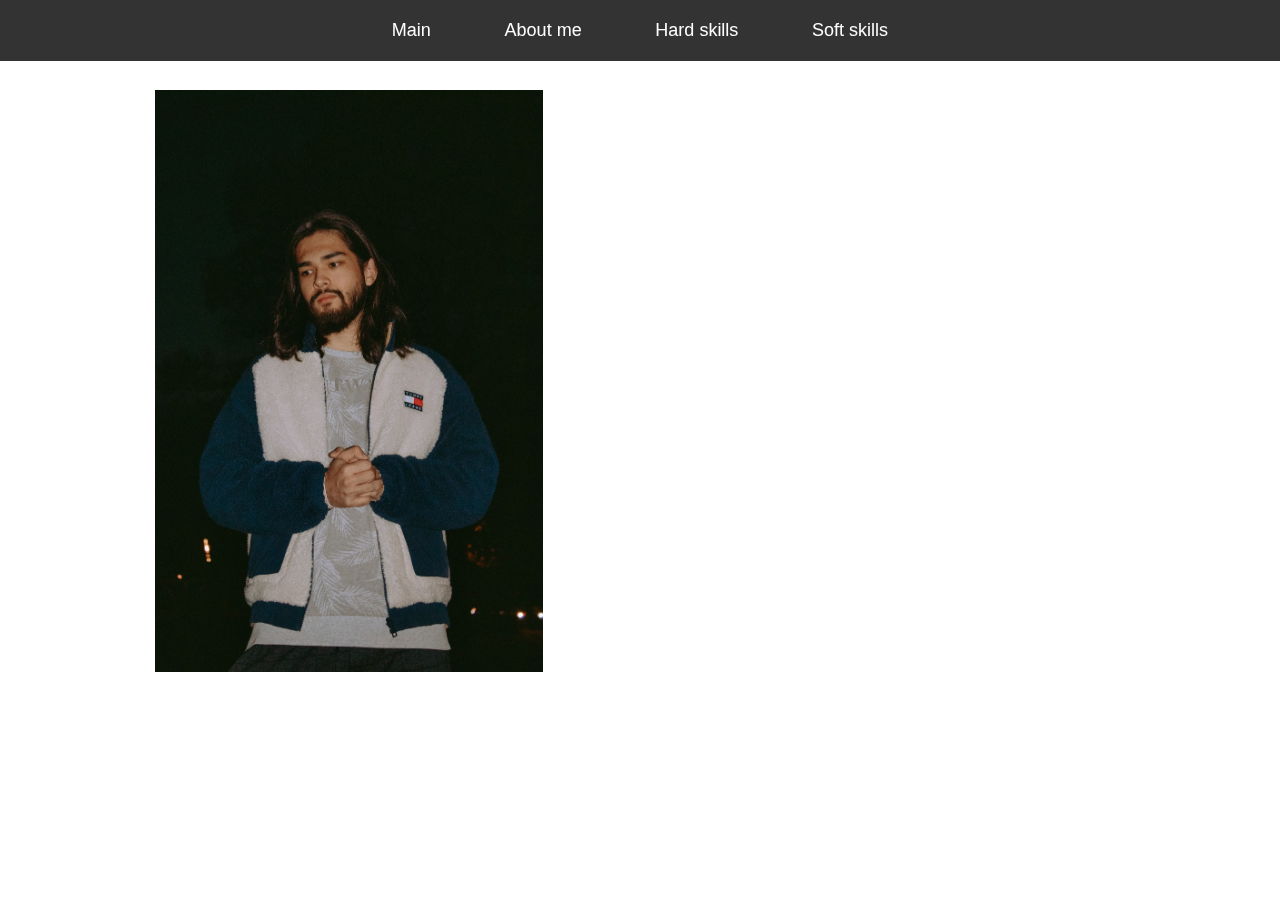
==== about_me/about_me.html @ 622d7158 "Testing" ====
<!DOCTYPE html>
<html lang="ru">
<head>
  <meta charset="UTF-8">
  <meta http-equiv="X-UA-Compatible" content="IE=edge">
  <meta name="viewport" content="width=device-width, initial-scale=1.0">
  <title>timurbabs's CV</title>
  <link rel="stylesheet" href="about_me.css">
</head>
<body>

  <video autoplay muted loop id="MainVideo">
    <source src="../Black.mp4" type="video/mp4">
  </video>

  <header class="header"> 
    <nav class="navigation">
      <ul class="navigation-list">
        <li class="navigation-list__item"><a href="../index/index.html">Main</a></li>
        <li class="navigation-list__item"><a href="about_me.html">About me</a></li>
        <li class="navigation-list__item"><a href="../hard_skills/hard_skills.html">Hard skills</a></li>
        <li class="navigation-list__item"><a href="../soft_skills/soft_skills.html">Soft skills</a></li>
      </ul>
    </nav>
  </header>

  <main class="main">
      <div class="container flex-container">
        <div class="main-content">
            <div class="main-content__image">
                <img src="../images/about_me.jpg" alt="about_me.jpg image is missing">
            </div>
                <q class="main-content__quote">Аллах-бабах</q>
                <q class="main-content__quote">H<sub>2</sub>O</q>
            </div>
            <article class="main-description">
                <div class="main-description-text">
                    <h2 class="main-description-text__title">Меня зовут <span class="crossed">Бабур</span> Тимур</h2>
                    <p class="main-description-text__text">Lorem ipsum dolor sit, amet consectetur adipisicing elit. Pariatur dolor temporibus harum architecto? Illum consectetur dolorum corporis sed sequi dolore voluptates deleniti, aperiam officiis necessitatibus! Facilis ad corrupti vitae veniam laboriosam. Eaque consectetur natus veniam alias laborum dignissimos delectus, saepe perferendis, odit libero consequatur beatae accusamus. Quis saepe ipsam sint commodi molestiae autem provident amet, neque optio quae perferendis eius dolor rem sunt hic adipisci rerum fugiat ad doloribus impedit at? Facere ex eius iste nesciunt modi corporis perspiciatis obcaecati?</p>
                </div>
                <div class="main-description__ascii"><pre>|\---/|
| o_o |
 \_^_/ </pre>
                </div>
            </article>
      </div>
  </main>

  <div class="footer-flex-container">
    <footer class="footer">
      <ul class="footer-list">
        <li class="footer-list__item"><a href="https://github.com/timurbabs"><img class="invert footer-list__item__image" src="../images/github.png" alt="github.png image is missing"></a></li>
        <li class="footer-list__item"><a href="https://t.me/timurbabs"><img class="invert footer-list__item__image" src="../images/telegram.png" alt="telegram.png image is missing"></a></li>
        <li class="footer-list__item"><a href="mailto:timurbabs@gmail.com"><img class="invert footer-list__item__image" src="../images/email.png" alt="email.png image is missing"></a></li>
      </ul>
    </footer>
  </div>
</body>
</html>
---- about_me/about_me.css ----
* {
    margin: 0;
    padding: 0;
    box-sizing: border-box;
}

body {
    font-family: Arial, Helvetica, sans-serif;
    color: white;
}


li {
    list-style: none;
}

.header {
    position: fixed;
    top: 0;
    left: 0;
    right: 0;
    padding: 20px 0;
    background: rgba(0, 0, 0, 0.8);
    z-index: 150;
}

.navigation {
    max-width: 600px;
    padding: 0 15px;
    margin: 0 auto;
}

.navigation-list {
    display: flex;
    justify-content: space-around;
}

.navigation-list__item a {
    text-decoration: none;
    color: white;
    font-size: 18px;
}

.navigation-list__item a:hover {
    color: orange;
}

#MainVideo {
    position: fixed;
    right: 0;
    bottom: 0;
}

.main {
    padding: 30px;
    position: relative;
    top: 60px;
    margin-bottom: 60px;
}

.main-content {
    flex: 1 0 40%;
}

.main-content__image {
    box-shadow: 2px 2px 10px 1px white;
    margin-bottom: 10px;
}

.main-content__image img {
    max-width: 100%;
}

.main-content__quote {
    display: inline-block;
    width: 100%;
    text-align: center;
    margin-top: 6px;
}

.main-description {
    padding: 30px;
    display: flex;
    flex-direction: column;
    justify-content: space-between;
    align-items: center;
}

.main-description-text__title {
    font-weight: bold;
    font-size: 35px;
    margin-bottom: 25px;
}

.main-description__ascii {
    font-family: monospace;
}

.crossed {
    text-decoration: line-through;
}

.flex-container {
    display: flex;
}

.container {
    max-width: 1000px;
    padding: 0 15px;
    margin: 0 auto;
}

.footer-list {
    width: 300px;
    margin: 0 auto;
    display: flex;
    justify-content: space-around;
}

.footer-list__item__image {
    height: 40px;
}

.footer-list__item__image:hover {
    filter: opacity(0.5) drop-shadow(0 0 0 orange) brightness(3);
}

.footer-flex-container {
    display: flex;
    flex-direction: column;
    justify-content: flex-end;
}

.invert {
    filter: invert(100%);
}

@media (max-width: 768px) {
    .flex-container {
        flex-direction: column;
    }
}
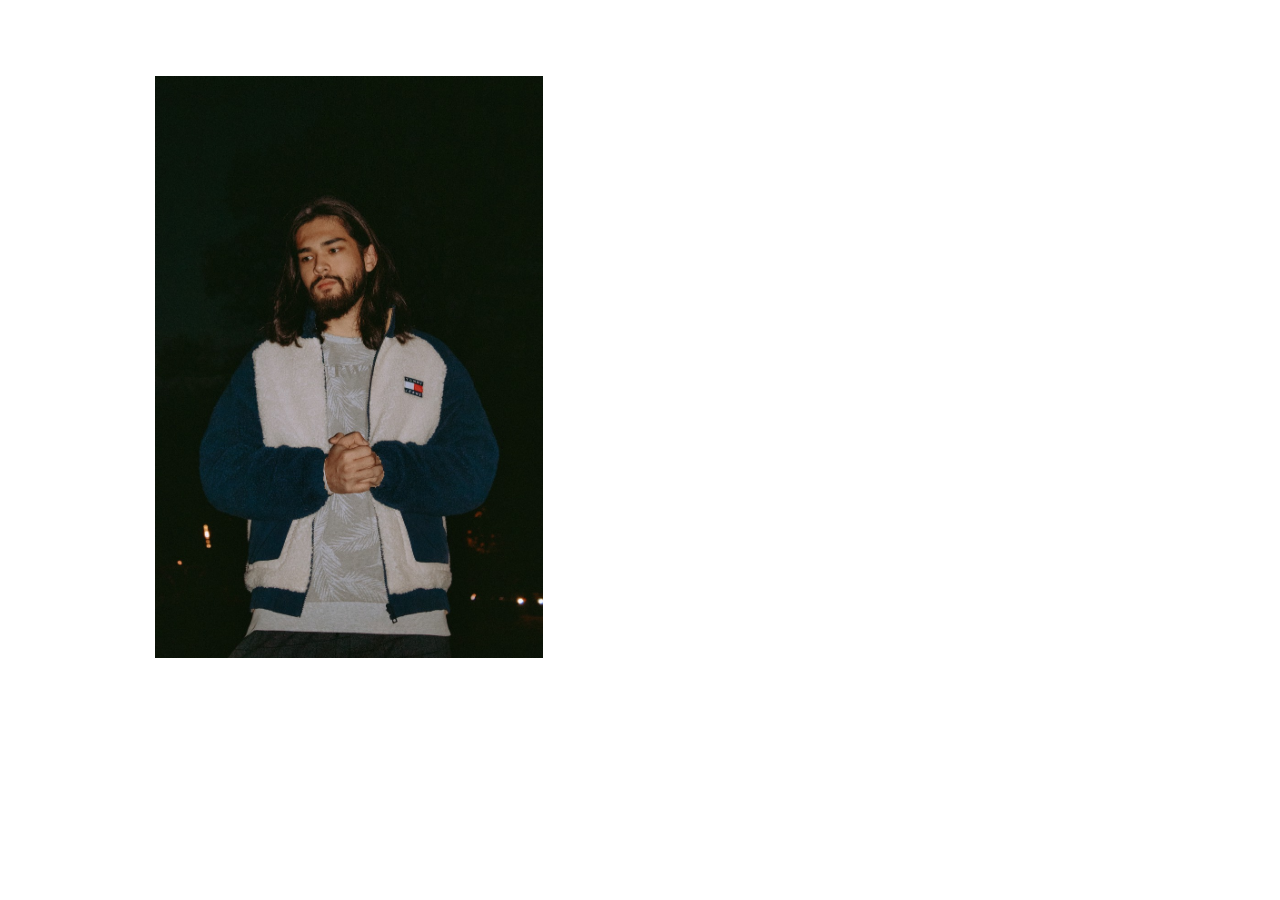
==== commit 254e3ef5: "Minor fixes" ====
--- a/about_me/about_me.html
+++ b/about_me/about_me.html
@@ -24,6 +24,7 @@
     </nav>
   </header>
 
+  <div class="footer-flex-container">
   <main class="main">
       <div class="container flex-container">
         <div class="main-content">
@@ -46,14 +47,13 @@
       </div>
   </main>
 
-  <div class="footer-flex-container">
-    <footer class="footer">
-      <ul class="footer-list">
-        <li class="footer-list__item"><a href="https://github.com/timurbabs"><img class="invert footer-list__item__image" src="../images/github.png" alt="github.png image is missing"></a></li>
-        <li class="footer-list__item"><a href="https://t.me/timurbabs"><img class="invert footer-list__item__image" src="../images/telegram.png" alt="telegram.png image is missing"></a></li>
-        <li class="footer-list__item"><a href="mailto:timurbabs@gmail.com"><img class="invert footer-list__item__image" src="../images/email.png" alt="email.png image is missing"></a></li>
-      </ul>
-    </footer>
+  <footer class="footer">
+    <ul class="footer-list">
+      <li class="footer-list__item"><a href="https://github.com/timurbabs"><img class="invert footer-list__item__image" src="../images/github.png" alt="github.png image is missing"></a></li>
+      <li class="footer-list__item"><a href="https://t.me/timurbabs"><img class="invert footer-list__item__image" src="../images/telegram.png" alt="telegram.png image is missing"></a></li>
+      <li class="footer-list__item"><a href="mailto:timurbabs@gmail.com"><img class="invert footer-list__item__image" src="../images/email.png" alt="email.png image is missing"></a></li>
+    </ul>
+  </footer>
   </div>
 </body>
 </html>--- a/about_me/about_me.css
+++ b/about_me/about_me.css
@@ -4,14 +4,14 @@
     box-sizing: border-box;
 }
 
+li {
+    list-style: none;
+}
+
 body {
     font-family: Arial, Helvetica, sans-serif;
     color: white;
-}
-
-
-li {
-    list-style: none;
+    height: 100vh;
 }
 
 .header {
@@ -20,7 +20,6 @@
     left: 0;
     right: 0;
     padding: 20px 0;
-    background: rgba(0, 0, 0, 0.8);
     z-index: 150;
 }
 
@@ -33,6 +32,7 @@
 .navigation-list {
     display: flex;
     justify-content: space-around;
+
 }
 
 .navigation-list__item a {
@@ -49,13 +49,21 @@
     position: fixed;
     right: 0;
     bottom: 0;
+    top:0;
+}
+
+.container {
+    max-width: 1000px;
+    padding: 0 15px;
+    margin: 0 auto;
 }
 
 .main {
     padding: 30px;
     position: relative;
+    min-height: 90%;
     top: 60px;
-    margin-bottom: 60px;
+    margin-bottom: 50px;
 }
 
 .main-content {
@@ -72,10 +80,9 @@
 }
 
 .main-content__quote {
+    width: 100%;
     display: inline-block;
-    width: 100%;
     text-align: center;
-    margin-top: 6px;
 }
 
 .main-description {
@@ -86,28 +93,34 @@
     align-items: center;
 }
 
+.crossed {
+    text-decoration: line-through;
+}
+
 .main-description-text__title {
     font-weight: bold;
     font-size: 35px;
     margin-bottom: 25px;
 }
 
-.main-description__ascii {
-    font-family: monospace;
-}
-
-.crossed {
-    text-decoration: line-through;
-}
 
 .flex-container {
     display: flex;
 }
 
-.container {
-    max-width: 1000px;
-    padding: 0 15px;
-    margin: 0 auto;
+.footer {
+    flex: 0 0 auto;
+}
+
+.invert {
+    filter: invert(100%);
+}
+
+.footer-flex-container {
+    display: flex;
+    flex-direction: column;
+    justify-content: flex-end;
+    height: 100%;
 }
 
 .footer-list {
@@ -115,24 +128,16 @@
     margin: 0 auto;
     display: flex;
     justify-content: space-around;
+    padding-bottom: 10px;
 }
 
 .footer-list__item__image {
     height: 40px;
+
 }
 
 .footer-list__item__image:hover {
     filter: opacity(0.5) drop-shadow(0 0 0 orange) brightness(3);
-}
-
-.footer-flex-container {
-    display: flex;
-    flex-direction: column;
-    justify-content: flex-end;
-}
-
-.invert {
-    filter: invert(100%);
 }
 
 @media (max-width: 768px) {
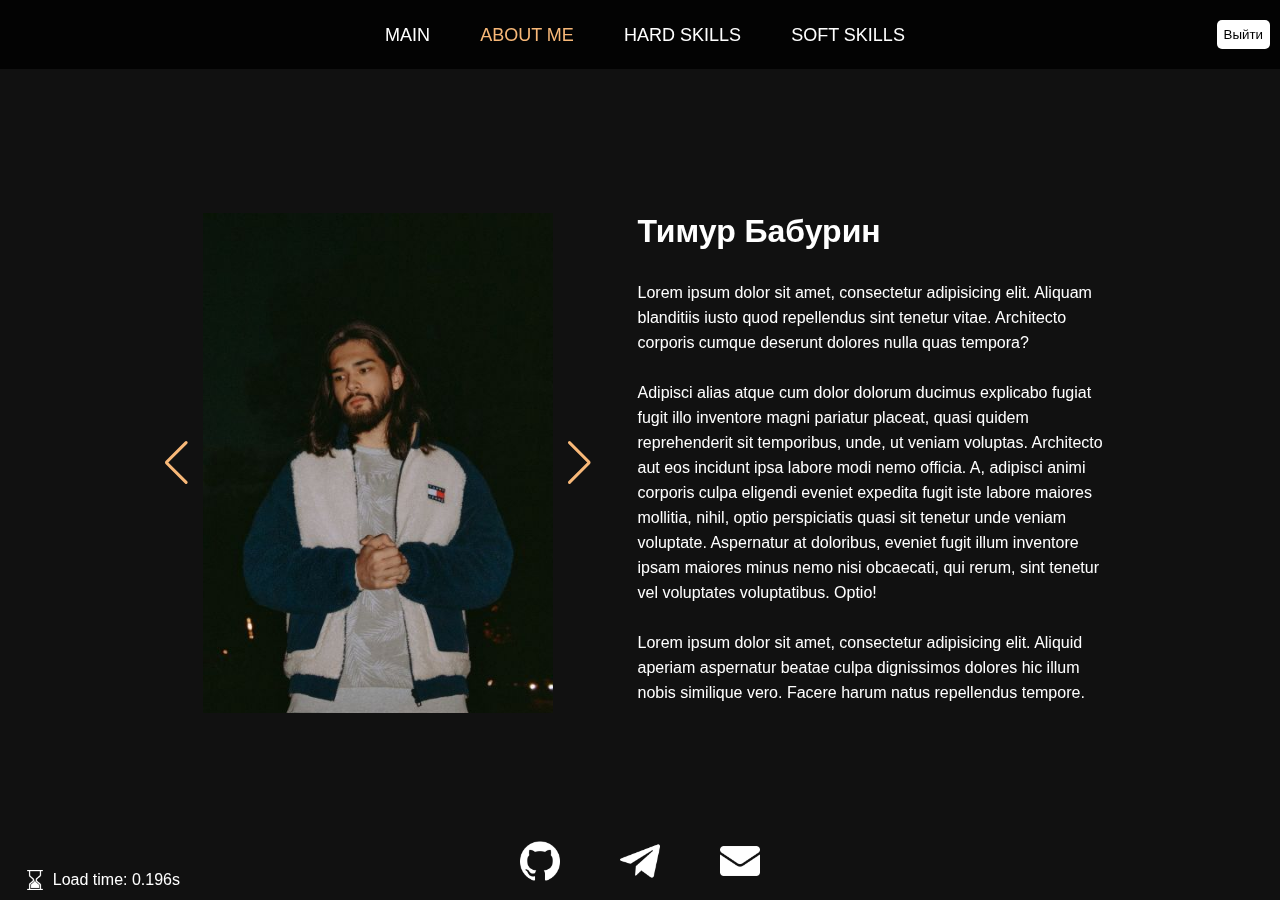
==== commit db3a7942: "Final" ====
--- a/about_me/about_me.html
+++ b/about_me/about_me.html
@@ -5,7 +5,19 @@
   <meta http-equiv="X-UA-Compatible" content="IE=edge">
   <meta name="viewport" content="width=device-width, initial-scale=1.0">
   <title>timurbabs's CV</title>
+  <link rel="stylesheet" href="../styles/normalize.css">
+  <link rel="stylesheet" href="../styles/background.css">
+
+  <link rel="stylesheet" href="../styles/header.css">
   <link rel="stylesheet" href="about_me.css">
+  <link rel="stylesheet" href="../styles/footer.css">
+  <link rel="stylesheet" href="../styles/pageLoad.css">
+  <link rel="stylesheet" href="../styles/modal.css">
+  <link rel="stylesheet" href="../styles/swiper-bundle.min.css">
+<!--  animate css-->
+  <link rel="stylesheet" href="../styles/animate.min.css">
+  <!--slider-->
+  <script src="../scripts/pageLoad.js"></script>
 </head>
 <body>
 
@@ -13,47 +25,91 @@
     <source src="../Black.mp4" type="video/mp4">
   </video>
 
-  <header class="header"> 
+  <header class="header">
+    <div class="username"></div>
+
     <nav class="navigation">
       <ul class="navigation-list">
-        <li class="navigation-list__item"><a href="../index/index.html">Main</a></li>
-        <li class="navigation-list__item"><a href="about_me.html">About me</a></li>
-        <li class="navigation-list__item"><a href="../hard_skills/hard_skills.html">Hard skills</a></li>
-        <li class="navigation-list__item"><a href="../soft_skills/soft_skills.html">Soft skills</a></li>
+        <li class="navigation-list__item main-page"><a href="../index/index.html">Main</a></li>
+        <li class="navigation-list__item about-page"><a href="about_me.html">About me</a></li>
+        <li class="navigation-list__item hard-skills-page"><a href="../hard_skills/hard_skills.html">Hard skills</a></li>
+        <li class="navigation-list__item soft-skills-page"><a href="../soft_skills/soft_skills.html">Soft skills</a></li>
       </ul>
     </nav>
+    <div class="login-buttons">
+      <button class="button reg-button">Регистрация</button>
+      <button class="button login-button">Войти</button>
+      <button class="button exit-button">Выйти</button>
+    </div>
+
   </header>
 
-  <div class="footer-flex-container">
+  <div class="flex-wrapper">
+
   <main class="main">
-      <div class="container flex-container">
-        <div class="main-content">
-            <div class="main-content__image">
-                <img src="../images/about_me.jpg" alt="about_me.jpg image is missing">
+    <div class="container">
+      <div class="flex-container">
+      <div class="swiper image-slider ">
+
+          <div class="swiper-wrapper image-slider__wrapper">
+
+            <div class="swiper-slide image-slider__slide">
+              <div class="image-box image-slider__image">
+                <img src="../images/about_me.jpg" alt="">
+              </div>
             </div>
-                <q class="main-content__quote">Аллах-бабах</q>
-                <q class="main-content__quote">H<sub>2</sub>O</q>
+            <div class="swiper-slide image-slider__slide">
+              <div class="image-box image-slider__image">
+                <img src="../images/highcompress_tima-s-boku.JPG" alt="">
+              </div>
             </div>
-            <article class="main-description">
-                <div class="main-description-text">
-                    <h2 class="main-description-text__title">Меня зовут <span class="crossed">Бабур</span> Тимур</h2>
-                    <p class="main-description-text__text">Lorem ipsum dolor sit, amet consectetur adipisicing elit. Pariatur dolor temporibus harum architecto? Illum consectetur dolorum corporis sed sequi dolore voluptates deleniti, aperiam officiis necessitatibus! Facilis ad corrupti vitae veniam laboriosam. Eaque consectetur natus veniam alias laborum dignissimos delectus, saepe perferendis, odit libero consequatur beatae accusamus. Quis saepe ipsam sint commodi molestiae autem provident amet, neque optio quae perferendis eius dolor rem sunt hic adipisci rerum fugiat ad doloribus impedit at? Facere ex eius iste nesciunt modi corporis perspiciatis obcaecati?</p>
-                </div>
-                <div class="main-description__ascii"><pre>|\---/|
-| o_o |
- \_^_/ </pre>
-                </div>
-            </article>
+            <div class="swiper-slide image-slider__slide">
+              <div class="image-box image-slider__image">
+                <img src="../images/highcompress_tima-u-zabora.JPG" alt="">
+              </div>
+            </div>
+
+          </div>
+          <div class="swiper-button-prev"></div>
+          <div class="swiper-button-next"></div>
+        </div>
+        <div class="main-description animate__animated animate__fadeInDown">
+          <h1 class="main-title">Тимур Бабурин</h1>
+          <div class="main-text">
+            Lorem ipsum dolor sit amet, consectetur adipisicing elit. Aliquam blanditiis iusto quod repellendus sint tenetur vitae. Architecto corporis cumque deserunt dolores nulla quas tempora?
+            <br><br> Adipisci alias atque cum dolor dolorum ducimus explicabo fugiat fugit illo inventore magni pariatur placeat, quasi quidem reprehenderit sit temporibus, unde, ut veniam voluptas. Architecto aut eos incidunt ipsa labore modi nemo officia. A, adipisci animi corporis culpa eligendi eveniet expedita fugit iste labore maiores mollitia, nihil, optio perspiciatis quasi sit tenetur unde veniam voluptate. Aspernatur at doloribus, eveniet fugit illum inventore ipsam maiores minus nemo nisi obcaecati, qui rerum, sint tenetur vel voluptates voluptatibus. Optio!
+            <br>
+            <br>
+            Lorem ipsum dolor sit amet, consectetur adipisicing elit. Aliquid aperiam aspernatur beatae culpa dignissimos dolores hic illum nobis similique vero. Facere harum natus repellendus tempore.
+          </div>
+        </div>
       </div>
+
+    </div>
+
   </main>
 
-  <footer class="footer">
-    <ul class="footer-list">
-      <li class="footer-list__item"><a href="https://github.com/timurbabs"><img class="invert footer-list__item__image" src="../images/github.png" alt="github.png image is missing"></a></li>
-      <li class="footer-list__item"><a href="https://t.me/timurbabs"><img class="invert footer-list__item__image" src="../images/telegram.png" alt="telegram.png image is missing"></a></li>
-      <li class="footer-list__item"><a href="mailto:timurbabs@gmail.com"><img class="invert footer-list__item__image" src="../images/email.png" alt="email.png image is missing"></a></li>
-    </ul>
-  </footer>
+    <footer class="footer">
+      <div class="load-time">
+        <div class="load-time_icon">
+          <img src="../images/sand-clock.png" alt="">
+        </div>
+        <div class="load-time_text">
+        </div>
+      </div>
+      <ul class="footer-list">
+        <li class="footer-list__item"><a href="https://github.com/timurbabs"><img class="invert footer-list__item__image" src="../images/github.png" alt="github.png image is missing"></a></li>
+        <li class="footer-list__item"><a href="https://t.me/timurbabs"><img class="invert footer-list__item__image" src="../images/telegram.png" alt="telegram.png image is missing"></a></li>
+        <li class="footer-list__item"><a href="mailto:timurbabs@gmail.com"><img class="invert footer-list__item__image" src="../images/email.png" alt="email.png image is missing"></a></li>
+      </ul>
+    </footer>
+
   </div>
+
+  <script src="../scripts/location.js"></script>
+  <script src="../scripts/login.js"></script>
+
+  <script src="../scripts/swiper-bundle.min.js"></script>
+  <script src="../scripts/slider.js"></script>
 </body>
-</html>+</html>
--- a/styles/background.css
+++ b/styles/background.css
@@ -0,0 +1,8 @@
+#MainVideo {
+    /*display: none;*/
+    position: fixed;
+    right: 0;
+    bottom: 0;
+    top:0;
+    left: 0;
+}
--- a/styles/header.css
+++ b/styles/header.css
@@ -0,0 +1,117 @@
+.header {
+    position: fixed;
+    top: 0;
+    left: 0;
+    right: 0;
+    padding: 20px 0;
+    background: rgba(0, 0, 0, 0.8);
+    z-index: 150;
+    text-transform: uppercase;
+    display: flex;
+    justify-content: space-between;
+}
+
+.username {
+    min-width: 150px;
+    line-height: 28px;
+    opacity: 1;
+    margin-left: 10px;
+}
+
+.login-buttons * {
+    margin-right: 10px;
+    display: none;
+}
+
+.login-buttons {
+    display: flex;
+    justify-content: flex-end;
+    min-width: 150px;
+}
+
+.exit-button {
+    display: none;
+}
+
+.navigation {
+    min-width: 600px;
+    padding: 0 15px;
+    margin: 0 auto;
+}
+
+.navigation-list {
+    margin-top: 5px;
+    display: flex;
+    justify-content: space-around;
+}
+
+.navigation-list__item a {
+    text-decoration: none;
+    color: white;
+    font-size: 18px;
+}
+
+.header .navigation-list__item a:hover {
+    color: orange;
+}
+
+.navigation-list__item.active a{
+    color: #f8b878;
+}
+
+@media (max-width: 910px){
+    .navigation {
+        min-width: 400px;
+    }
+    .navigation a {
+        font-size: 15px;
+    }
+    .username {
+        font-size: 13px;
+    }
+}
+
+@media (max-width: 710px) {
+    .username {
+        font-size: 10px;
+    }
+    .navigation {
+        min-width: 320px;
+    }
+    .navigation a {
+        font-size: 12px;
+    }
+
+    .login-buttons button{
+        font-size: 11px;
+    }
+
+
+}
+
+@media (max-width: 630px) {
+
+    .header {
+        height: 100px;
+    }
+    .navigation {
+        min-width: 100%;
+    }
+
+    .navigation-list {
+        justify-content: space-between;
+    }
+
+    .login-buttons {
+        font-size: 15px;
+        position: fixed;
+        right: 5px;
+        top: 60px;
+    }
+
+    .username {
+        position: fixed;
+        top: 60px;
+        left: 8px;
+    }
+}
--- a/about_me/about_me.css
+++ b/about_me/about_me.css
@@ -1,147 +1,93 @@
-* {
-    margin: 0;
-    padding: 0;
-    box-sizing: border-box;
-}
-
-li {
-    list-style: none;
-}
-
-body {
-    font-family: Arial, Helvetica, sans-serif;
-    color: white;
-    height: 100vh;
-}
-
-.header {
-    position: fixed;
-    top: 0;
-    left: 0;
-    right: 0;
-    padding: 20px 0;
-    z-index: 150;
-}
-
-.navigation {
-    max-width: 600px;
-    padding: 0 15px;
-    margin: 0 auto;
-}
-
-.navigation-list {
-    display: flex;
-    justify-content: space-around;
-
-}
-
-.navigation-list__item a {
-    text-decoration: none;
-    color: white;
-    font-size: 18px;
-}
-
-.navigation-list__item a:hover {
-    color: orange;
-}
-
-#MainVideo {
-    position: fixed;
-    right: 0;
-    bottom: 0;
-    top:0;
-}
-
 .container {
-    max-width: 1000px;
+    max-width: 1100px;
     padding: 0 15px;
     margin: 0 auto;
 }
 
 .main {
-    padding: 30px;
+    padding-top: 100px;
     position: relative;
-    min-height: 90%;
-    top: 60px;
-    margin-bottom: 50px;
+    flex: 1 1 auto;
+    display: flex;
+    align-items: center;
 }
 
-.main-content {
-    flex: 1 0 40%;
+.flex-container {
+    display: flex;
+    height: 100%;
+    justify-content: space-between;
 }
 
-.main-content__image {
-    box-shadow: 2px 2px 10px 1px white;
-    margin-bottom: 10px;
+
+.main-description {
+    max-width: 500px;
+    padding: 0 10px;
+    margin-left: 25px;
 }
 
-.main-content__image img {
+.main-title {
+    margin-bottom: 30px;
+}
+
+.main-text {
+    line-height: 25px;
+}
+/*slider*/
+.image-slider {
+    padding: 10px;
+    width: 450px;
+    height: 500px;
+}
+
+.image-slider__image {
+    width: 350px;
+    text-align: center;
+    margin:0 auto;
+}
+.image-slider__image img {
     max-width: 100%;
 }
 
-.main-content__quote {
-    width: 100%;
-    display: inline-block;
-    text-align: center;
+.swiper-button-next:after {
+    color: #f8b878;
 }
 
-.main-description {
-    padding: 30px;
-    display: flex;
-    flex-direction: column;
-    justify-content: space-between;
-    align-items: center;
+.swiper-button-prev:after {
+    color: #f8b878;
 }
-
-.crossed {
-    text-decoration: line-through;
-}
-
-.main-description-text__title {
-    font-weight: bold;
-    font-size: 35px;
-    margin-bottom: 25px;
-}
-
+/*slider*/
 
 .flex-container {
     display: flex;
 }
 
-.footer {
-    flex: 0 0 auto;
+.flex-wrapper {
+    min-height: 100%;
+    display: flex;
+    flex-direction: column;
 }
 
-.invert {
-    filter: invert(100%);
+.image-slider {
+    animation: fadeInUp;
+    animation-duration: 1s;
 }
 
-.footer-flex-container {
-    display: flex;
-    flex-direction: column;
-    justify-content: flex-end;
-    height: 100%;
-}
-
-.footer-list {
-    width: 300px;
-    margin: 0 auto;
-    display: flex;
-    justify-content: space-around;
-    padding-bottom: 10px;
-}
-
-.footer-list__item__image {
-    height: 40px;
-
-}
-
-.footer-list__item__image:hover {
-    filter: opacity(0.5) drop-shadow(0 0 0 orange) brightness(3);
-}
-
-@media (max-width: 768px) {
+@media (max-width: 1000px) {
     .flex-container {
         flex-direction: column;
     }
-}+
+    .navigation-list__item a {
+        font-size: 13px;
+    }
+
+}
+@media (max-width: 500px) {
+    .image-slider {
+        width: 300px;
+    }
+
+    .image-slider__image {
+        width: 300px;
+    }
+}
--- a/styles/footer.css
+++ b/styles/footer.css
@@ -0,0 +1,33 @@
+.footer {
+    padding-top: 15px;
+    padding-bottom: 15px;
+    position: relative;
+    z-index: 1000;
+}
+.invert{
+    filter: invert(100%);
+}
+
+.footer-list {
+    width: 300px;
+    margin: 0 auto;
+    display: flex;
+    justify-content: space-around;
+}
+
+.footer-list__item__image {
+    height: 40px;
+    transition: all 0.2s ease-out;
+
+}
+
+.footer-list__item__image:hover {
+    filter: opacity(0.5) drop-shadow(0 0 0 orange) brightness(3);
+    transform: translateY(-5px);
+}
+
+@media (max-width: 630px) {
+    .footer {
+        height: 100px;
+    }
+}
--- a/styles/pageLoad.css
+++ b/styles/pageLoad.css
@@ -0,0 +1,39 @@
+.load-time {
+    position: absolute;
+    bottom: 10px;
+    left: 25px;
+    display: flex;
+    justify-content: space-between;
+    align-items: center;
+    width: 155px;
+}
+
+.load-time_icon {
+    height: 20px;
+    width: 20px;
+    filter: invert();
+    animation: clock 8s infinite ease-out;
+}
+
+.load-time_icon img {
+    max-width: 100%;
+}
+
+@keyframes clock {
+    0% {
+        transform: rotate(0);
+    }
+    7% {
+        transform: rotate(180deg);
+    }
+    50% {
+        transform: rotate(180deg);
+    }
+    57% {
+        transform: rotate(360deg);
+    }
+    100% {
+        transform: rotate(360deg);
+    }
+
+}
--- a/styles/modal.css
+++ b/styles/modal.css
@@ -0,0 +1,68 @@
+.modal.hide {
+    opacity: 0;
+}
+
+.form {
+    position: fixed;
+    top: 50%;
+    left: 50%;
+    transform: translate(-50%, -50%);
+    z-index: 1002;
+    background: black;
+    width: 400px;
+    padding: 30px;
+    border: 1px solid #f8b878;
+    border-radius: 5px;
+}
+
+
+.overlay {
+    background: rgba(0,0,0,.6);
+    position: fixed;
+    top: 0;
+    left: 0;
+    right:0;
+    bottom: 0;
+    z-index: 1001;
+    transition: all 0.2s ease-out;
+}
+
+.inputs {
+    display: flex;
+    flex-direction: column;
+    justify-content: space-between;
+}
+
+.label {
+    text-transform: capitalize;
+    font-weight: 500;
+    margin-bottom: 5px;
+}
+
+.input {
+    /*width: 50%;*/
+    height: 40px;
+    margin-bottom: 25px;
+    outline: none;
+    font-size: 20px;
+
+}
+
+.buttons {
+    display: flex;
+    justify-content: flex-end;
+}
+
+.submit-button {
+    margin-left: 10px;
+}
+.delete-button {
+    opacity: 0;
+    position: absolute;
+    width: 50px;
+    height: 30px;
+    top: 0px;
+    right: -45px;
+    transition: all 0.2s ease-out;
+    background: transparent;
+}
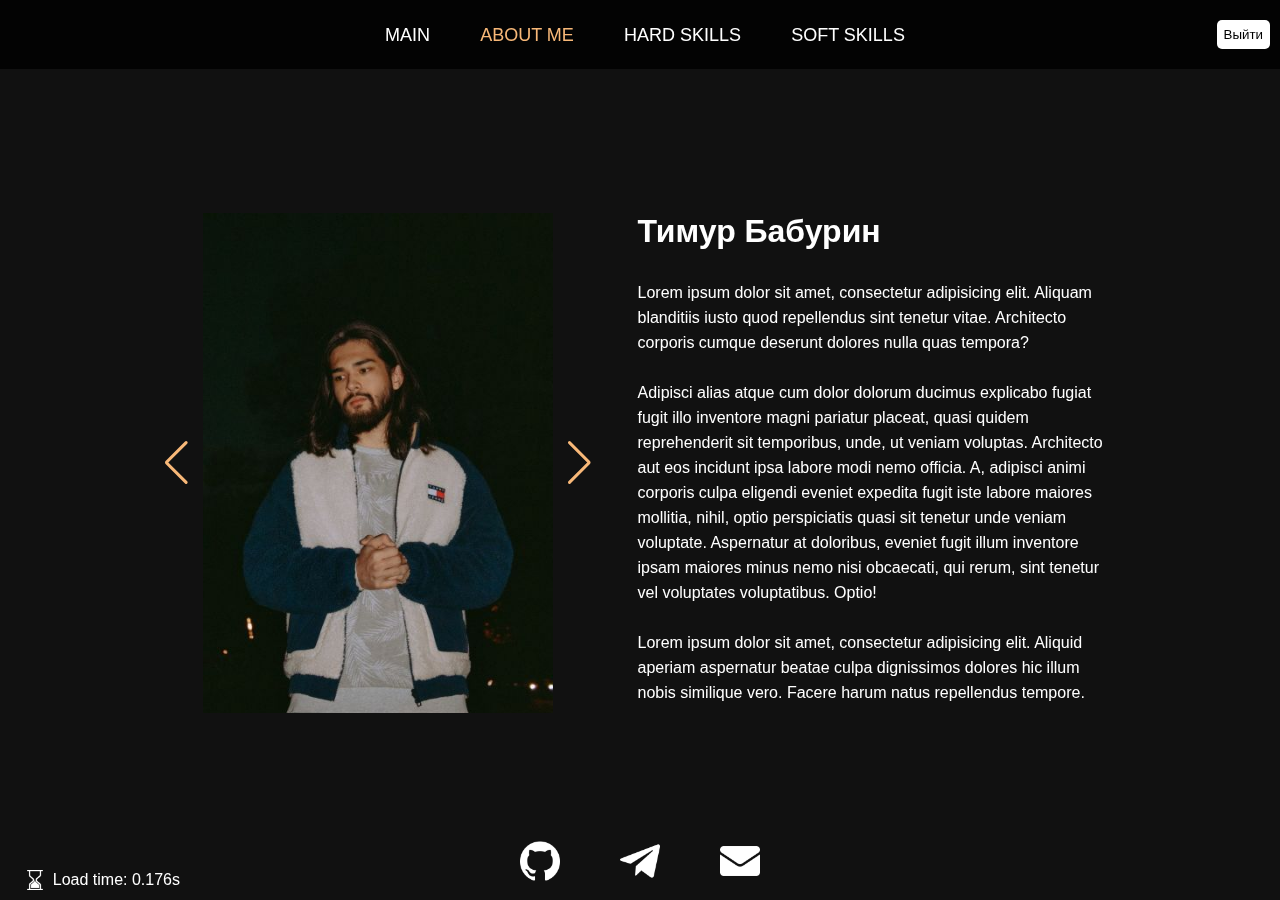
==== commit a8f6cb58: "Hmm" ====
--- a/about_me/about_me.html
+++ b/about_me/about_me.html
@@ -30,7 +30,7 @@
 
     <nav class="navigation">
       <ul class="navigation-list">
-        <li class="navigation-list__item main-page"><a href="../index/index.html">Main</a></li>
+        <li class="navigation-list__item main-page"><a href="../index.html">Main</a></li>
         <li class="navigation-list__item about-page"><a href="about_me.html">About me</a></li>
         <li class="navigation-list__item hard-skills-page"><a href="../hard_skills/hard_skills.html">Hard skills</a></li>
         <li class="navigation-list__item soft-skills-page"><a href="../soft_skills/soft_skills.html">Soft skills</a></li>
@@ -60,12 +60,12 @@
             </div>
             <div class="swiper-slide image-slider__slide">
               <div class="image-box image-slider__image">
-                <img src="../images/highcompress_tima-s-boku.JPG" alt="">
+                <img src="../images/about_me1.jpg" alt="">
               </div>
             </div>
             <div class="swiper-slide image-slider__slide">
               <div class="image-box image-slider__image">
-                <img src="../images/highcompress_tima-u-zabora.JPG" alt="">
+                <img src="../images/about_me2.jpg" alt="">
               </div>
             </div>
 
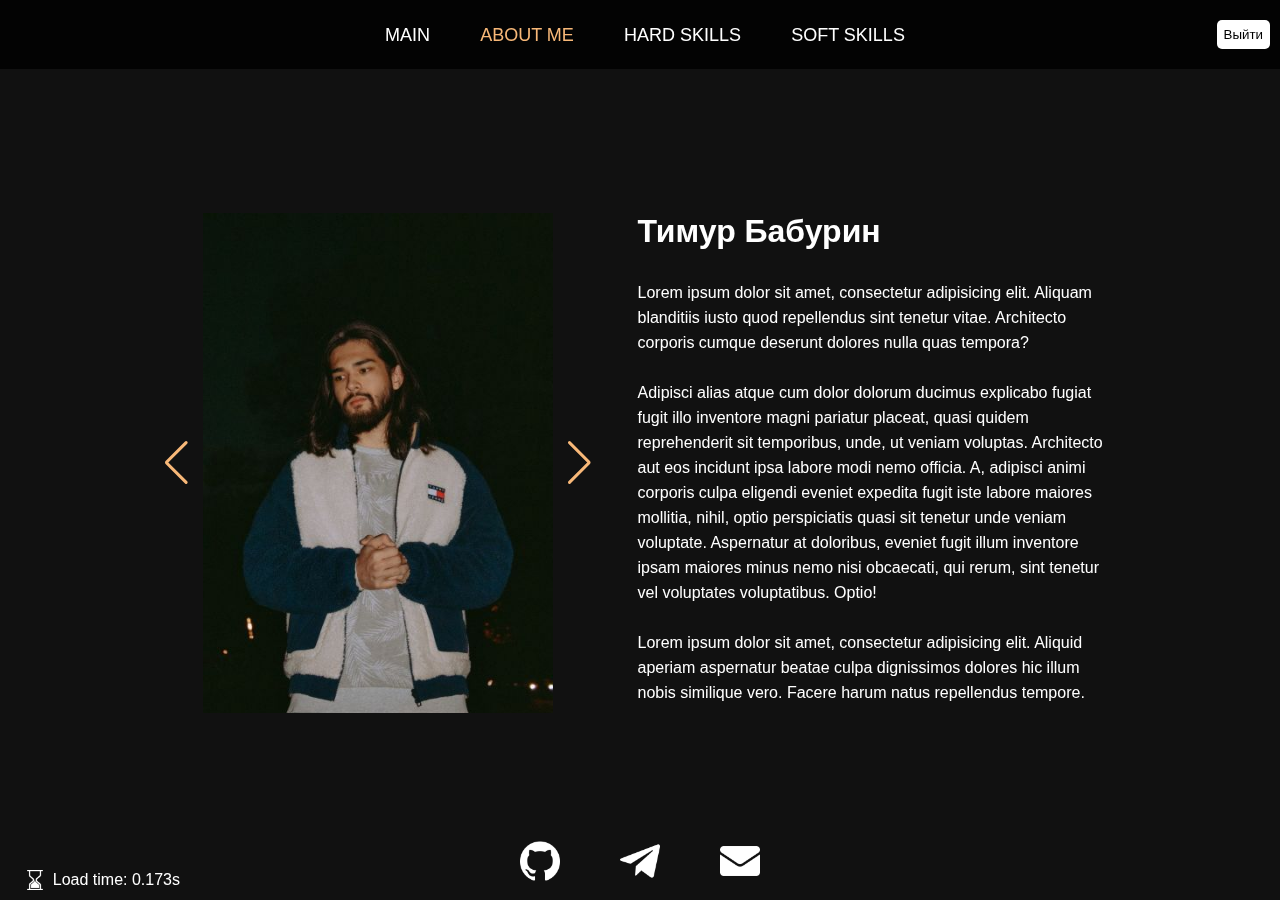
==== commit 66c9f976: "Final" ====
--- a/about_me/about_me.html
+++ b/about_me/about_me.html
@@ -13,10 +13,10 @@
   <link rel="stylesheet" href="../styles/footer.css">
   <link rel="stylesheet" href="../styles/pageLoad.css">
   <link rel="stylesheet" href="../styles/modal.css">
-  <link rel="stylesheet" href="../styles/swiper-bundle.min.css">
 <!--  animate css-->
   <link rel="stylesheet" href="../styles/animate.min.css">
   <!--slider-->
+  <link rel="stylesheet" href="../styles/swiper-bundle.min.css">
   <script src="../scripts/pageLoad.js"></script>
 </head>
 <body>
@@ -108,7 +108,6 @@
 
   <script src="../scripts/location.js"></script>
   <script src="../scripts/login.js"></script>
-
   <script src="../scripts/swiper-bundle.min.js"></script>
   <script src="../scripts/slider.js"></script>
 </body>
--- a/styles/header.css
+++ b/styles/header.css
@@ -14,7 +14,6 @@
 .username {
     min-width: 150px;
     line-height: 28px;
-    opacity: 1;
     margin-left: 10px;
 }
 
@@ -27,10 +26,6 @@
     display: flex;
     justify-content: flex-end;
     min-width: 150px;
-}
-
-.exit-button {
-    display: none;
 }
 
 .navigation {
--- a/styles/footer.css
+++ b/styles/footer.css
@@ -4,6 +4,7 @@
     position: relative;
     z-index: 1000;
 }
+
 .invert{
     filter: invert(100%);
 }
@@ -18,7 +19,6 @@
 .footer-list__item__image {
     height: 40px;
     transition: all 0.2s ease-out;
-
 }
 
 .footer-list__item__image:hover {
--- a/styles/pageLoad.css
+++ b/styles/pageLoad.css
@@ -11,7 +11,7 @@
 .load-time_icon {
     height: 20px;
     width: 20px;
-    filter: invert();
+    filter: invert(100%);
     animation: clock 8s infinite ease-out;
 }
 
--- a/styles/modal.css
+++ b/styles/modal.css
@@ -56,13 +56,14 @@
 .submit-button {
     margin-left: 10px;
 }
-.delete-button {
-    opacity: 0;
-    position: absolute;
-    width: 50px;
-    height: 30px;
-    top: 0px;
-    right: -45px;
-    transition: all 0.2s ease-out;
-    background: transparent;
-}
+
+/*.delete-button {*/
+/*    opacity: 0;*/
+/*    position: absolute;*/
+/*    width: 50px;*/
+/*    height: 30px;*/
+/*    top: 0px;*/
+/*    right: -45px;*/
+/*    transition: all 0.2s ease-out;*/
+/*    background: transparent;*/
+/*}*/
